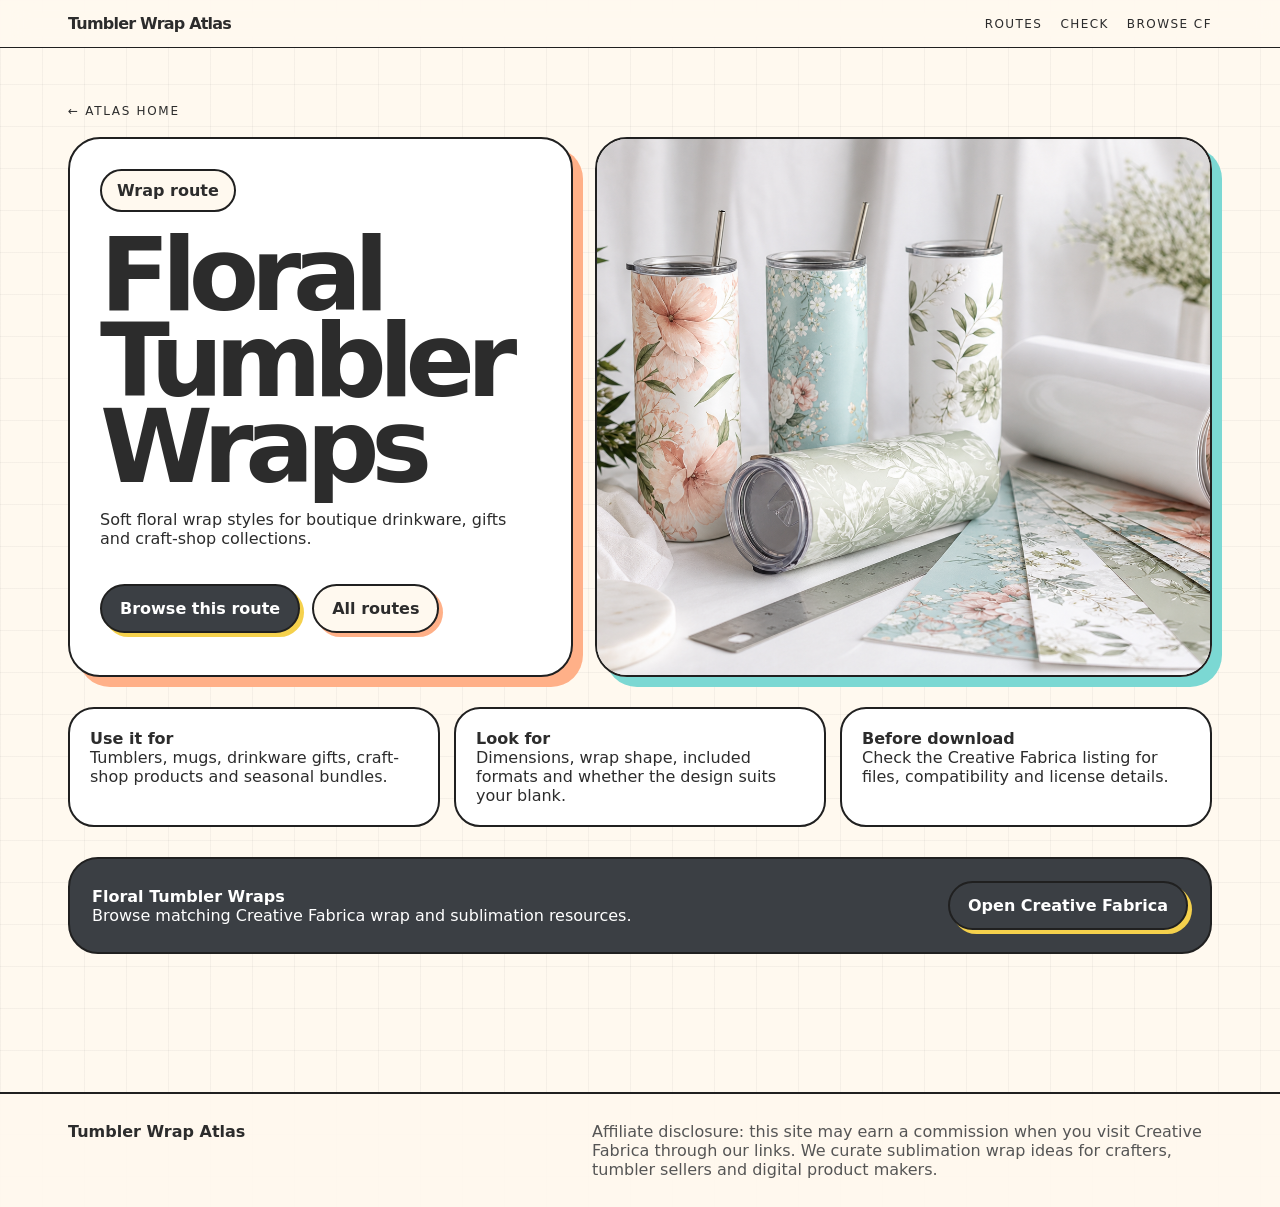
==== floral-tumbler-wraps/index.html @ ba929e7b "launch S015 Tumbler Wrap Atlas static site" ====
<!doctype html><html lang="en"><head><meta charset="utf-8"><meta name="viewport" content="width=device-width, initial-scale=1"><title>Floral Tumbler Wraps | Tumbler Wrap Atlas</title><meta name="description" content="Soft floral wrap styles for boutique drinkware, gifts and craft-shop collections."><link rel="canonical" href="https://GITHUB_USER.github.io/tumbler-wrap-atlas/floral-tumbler-wraps/"><link rel="stylesheet" href="../assets/style.css"></head><body><header class="top"><div class="bar"><a class="brand" href="./">Tumbler Wrap Atlas</a><nav class="nav"><a href="./#routes">Routes</a><a href="./#specs">Check</a><a href="https://www.creativefabrica.com/search/?query=sublimation%20tumbler%20wraps&ref=11046077" rel="sponsored nofollow noopener" target="_blank">Browse CF</a></nav></div></header><main class="page"><a class="crumb" href="../">← Atlas home</a><section class="pageHero"><div class="panel"><span class="badge" style="position:static;display:inline-flex">Wrap route</span><h1>Floral Tumbler Wraps</h1><p>Soft floral wrap styles for boutique drinkware, gifts and craft-shop collections.</p><div class="cta" style="padding:20px 0 0"><a class="btn" href="https://www.creativefabrica.com/search/?query=floral%20tumbler%20wraps&ref=11046077" rel="sponsored nofollow noopener" target="_blank">Browse this route</a><a class="btn alt" href="../#routes">All routes</a></div></div><img src="../assets/images/floral_tumbler-wrap-atlas.png" alt="Floral Tumbler Wraps display"></section><section class="checks"><div class="check"><b>Use it for</b><br>Tumblers, mugs, drinkware gifts, craft-shop products and seasonal bundles.</div><div class="check"><b>Look for</b><br>Dimensions, wrap shape, included formats and whether the design suits your blank.</div><div class="check"><b>Before download</b><br>Check the Creative Fabrica listing for files, compatibility and license details.</div></section><section class="shop"><div><b>Floral Tumbler Wraps</b><br>Browse matching Creative Fabrica wrap and sublimation resources.</div><a class="btn" href="https://www.creativefabrica.com/search/?query=floral%20tumbler%20wraps&ref=11046077" rel="sponsored nofollow noopener" target="_blank">Open Creative Fabrica</a></section></main><footer><div class="foot"><b>Tumbler Wrap Atlas</b><div class="disc">Affiliate disclosure: this site may earn a commission when you visit Creative Fabrica through our links. We curate sublimation wrap ideas for crafters, tumbler sellers and digital product makers.</div></div></footer></body></html>
---- assets/style.css ----
:root{--paper:#fff9ef;--ink:#2c2c2c;--graph:#3b3f44;--peach:#ffb088;--aqua:#7bd8d3;--citrus:#f5d14c;--line:#202020}*{box-sizing:border-box}body{margin:0;background:var(--paper);color:var(--ink);font-family:Inter,ui-sans-serif,system-ui,-apple-system,Segoe UI,sans-serif;background-image:linear-gradient(rgba(32,32,32,.045) 1px,transparent 1px),linear-gradient(90deg,rgba(32,32,32,.045) 1px,transparent 1px);background-size:42px 42px}a{color:inherit}.top{position:sticky;top:0;z-index:5;background:rgba(255,249,239,.88);backdrop-filter:blur(14px);border-bottom:1.5px solid var(--line)}.bar{max-width:1180px;margin:auto;padding:14px 18px;display:flex;justify-content:space-between;align-items:center}.brand{font-weight:900;letter-spacing:-.05em;text-decoration:none}.nav{display:flex;gap:18px;text-transform:uppercase;font-size:12px;letter-spacing:.12em}.nav a{text-decoration:none}.wrap{max-width:1180px;margin:auto;padding:0 18px}.hero{padding:44px 18px 20px}.atlas{max-width:1180px;margin:auto;border:2px solid var(--line);border-radius:34px;background:#fff;box-shadow:12px 12px 0 var(--aqua);overflow:hidden}.heroImg{height:420px;position:relative}.heroImg img{width:100%;height:100%;object-fit:cover;display:block}.badge{position:absolute;left:24px;bottom:24px;background:var(--paper);border:2px solid var(--line);border-radius:999px;padding:10px 15px;font-weight:900}.heroText{display:grid;grid-template-columns:1.15fr .85fr;border-top:2px solid var(--line)}.heroText h1{font-size:clamp(54px,10vw,128px);line-height:.82;letter-spacing:-.09em;margin:0;padding:30px}.heroText p{font-size:19px;line-height:1.4;margin:0;padding:34px;border-left:2px solid var(--line);display:flex;align-items:center}.cta{display:flex;gap:12px;flex-wrap:wrap;padding:0 30px 30px}.btn{border:2px solid var(--line);border-radius:999px;background:var(--graph);color:white;text-decoration:none;padding:13px 18px;font-weight:900;box-shadow:4px 4px 0 var(--citrus)}.btn.alt{background:var(--paper);color:var(--ink);box-shadow:4px 4px 0 var(--peach)}.routebar{max-width:1180px;margin:34px auto;padding:0 18px;display:grid;grid-template-columns:repeat(6,1fr);gap:8px}.routebar a{text-align:center;text-decoration:none;border:2px solid var(--line);border-radius:999px;background:#fff;padding:13px 10px;font-weight:900}.routebar a:nth-child(2n){background:#fff0e8}.routebar a:nth-child(3n){background:#eafffd}.spool{max-width:1180px;margin:52px auto;padding:0 18px}.spoolHead{display:flex;justify-content:space-between;align-items:end;margin-bottom:18px}.spoolHead h2{font-size:clamp(40px,7vw,86px);line-height:.86;letter-spacing:-.08em;margin:0}.spoolHead p{max-width:350px;line-height:1.45}.strips{display:grid;gap:18px}.strip{display:grid;grid-template-columns:1fr 1.05fr;min-height:280px;border:2px solid var(--line);border-radius:32px;overflow:hidden;background:white;text-decoration:none}.strip:nth-child(even){grid-template-columns:1.05fr 1fr}.strip:nth-child(even) .visual{order:2}.visual{min-height:280px}.visual img{width:100%;height:100%;object-fit:cover;display:block}.copy{padding:26px;display:flex;flex-direction:column;justify-content:space-between}.copy h3{font-size:clamp(34px,5vw,68px);line-height:.86;letter-spacing:-.07em;margin:0}.copy p{font-size:17px;line-height:1.4}.stamp{align-self:flex-start;background:var(--citrus);border:2px solid var(--line);border-radius:999px;padding:10px 14px;font-weight:900}.specs{max-width:1180px;margin:56px auto;padding:0 18px;display:grid;grid-template-columns:1fr 1fr 1fr;gap:14px}.spec{border:2px solid var(--line);border-radius:28px;background:#fff;padding:24px;min-height:190px}.spec:nth-child(2){background:#eafffd}.spec:nth-child(3){background:#fff0e8}.spec b{font-size:30px;display:block;margin-bottom:10px;letter-spacing:-.05em}.page{max-width:1180px;margin:auto;padding:52px 18px}.crumb{text-decoration:none;text-transform:uppercase;letter-spacing:.14em;font-size:12px}.pageHero{display:grid;grid-template-columns:.9fr 1.1fr;gap:22px;align-items:stretch;margin-top:18px}.pageHero .panel{border:2px solid var(--line);border-radius:32px;background:white;padding:30px;box-shadow:10px 10px 0 var(--peach)}.pageHero h1{font-size:clamp(48px,8vw,106px);line-height:.84;letter-spacing:-.08em;margin:20px 0}.pageHero img{width:100%;height:540px;object-fit:cover;border:2px solid var(--line);border-radius:32px;box-shadow:10px 10px 0 var(--aqua)}.checks{display:grid;grid-template-columns:repeat(3,1fr);gap:14px;margin-top:30px}.check{background:#fff;border:2px solid var(--line);border-radius:26px;padding:20px}.shop{margin:30px 0;border:2px solid var(--line);border-radius:30px;background:var(--graph);color:#fff;padding:22px;display:flex;justify-content:space-between;align-items:center;gap:20px}footer{border-top:2px solid var(--line);margin-top:56px;background:rgba(255,249,239,.9)}.foot{max-width:1180px;margin:auto;padding:28px 18px;display:flex;justify-content:space-between;gap:24px}.disc{max-width:620px;color:#555}@media(max-width:900px){.heroText,.strip,.strip:nth-child(even),.pageHero,.specs{grid-template-columns:1fr}.heroText p{border-left:0;border-top:2px solid var(--line)}.routebar{grid-template-columns:1fr 1fr}.strip:nth-child(even) .visual{order:0}.spoolHead{display:block}.checks{grid-template-columns:1fr}.shop{display:block}.foot{display:block}.nav{display:none}.heroImg{height:300px}.pageHero img{height:auto}}@media(max-width:480px){.atlas,.strip,.spec,.pageHero .panel,.pageHero img,.shop{border-radius:22px}.heroText h1{font-size:58px;padding:24px}.heroText p{padding:24px}.cta{padding:0 24px 24px}.btn{width:100%;justify-content:center;text-align:center}.routebar{grid-template-columns:1fr}.copy h3{font-size:38px}.hero{padding-top:28px}}
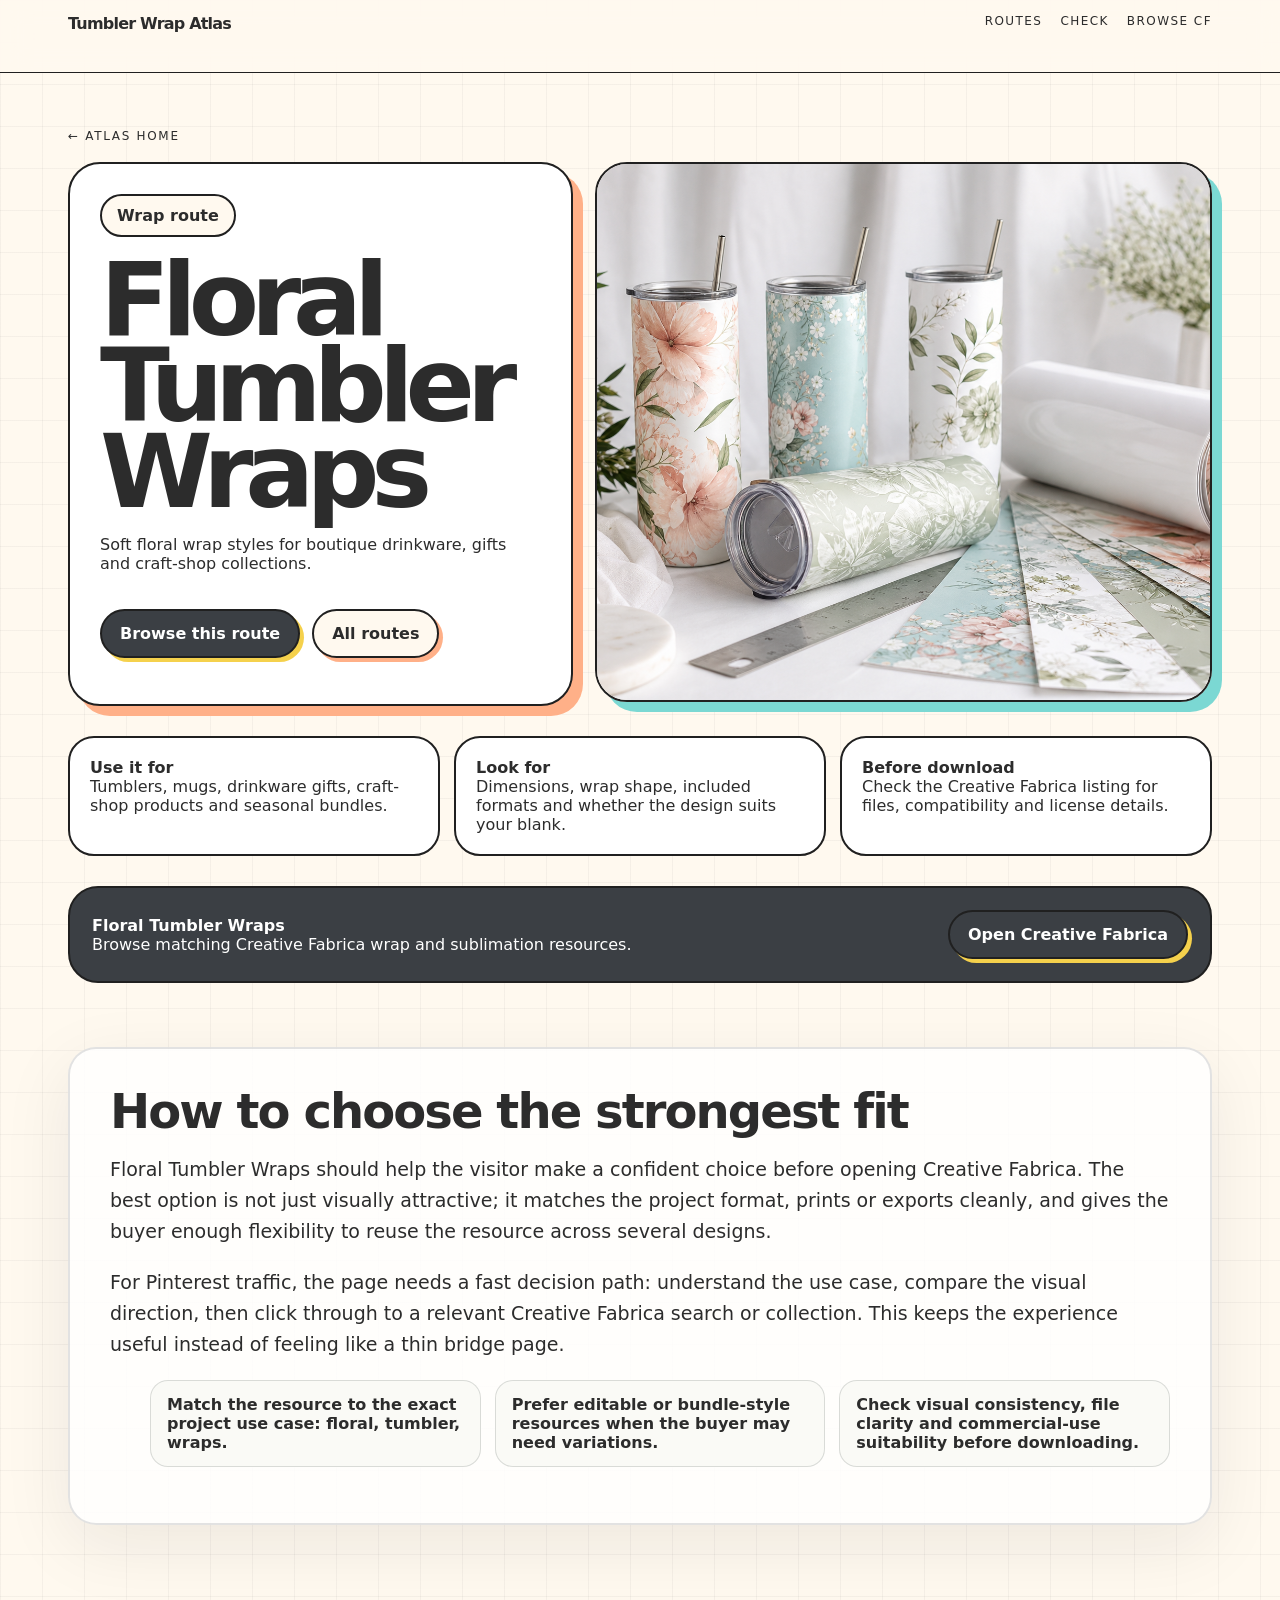
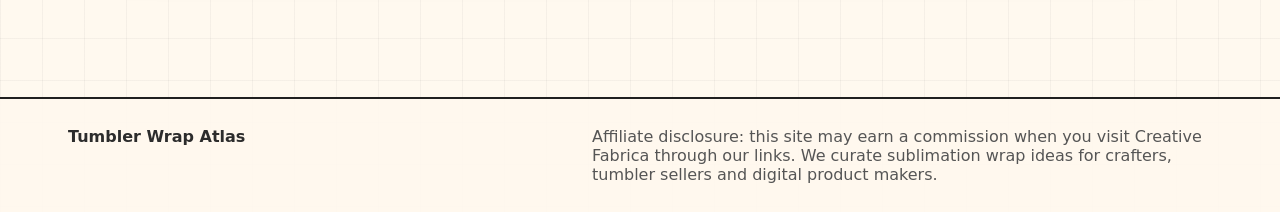
==== commit 0a988067: "Portfolio QA quality upgrade" ====
--- a/floral-tumbler-wraps/index.html
+++ b/floral-tumbler-wraps/index.html
@@ -1 +1,13 @@
-<!doctype html><html lang="en"><head><meta charset="utf-8"><meta name="viewport" content="width=device-width, initial-scale=1"><title>Floral Tumbler Wraps | Tumbler Wrap Atlas</title><meta name="description" content="Soft floral wrap styles for boutique drinkware, gifts and craft-shop collections."><link rel="canonical" href="https://GITHUB_USER.github.io/tumbler-wrap-atlas/floral-tumbler-wraps/"><link rel="stylesheet" href="../assets/style.css"></head><body><header class="top"><div class="bar"><a class="brand" href="./">Tumbler Wrap Atlas</a><nav class="nav"><a href="./#routes">Routes</a><a href="./#specs">Check</a><a href="https://www.creativefabrica.com/search/?query=sublimation%20tumbler%20wraps&ref=11046077" rel="sponsored nofollow noopener" target="_blank">Browse CF</a></nav></div></header><main class="page"><a class="crumb" href="../">← Atlas home</a><section class="pageHero"><div class="panel"><span class="badge" style="position:static;display:inline-flex">Wrap route</span><h1>Floral Tumbler Wraps</h1><p>Soft floral wrap styles for boutique drinkware, gifts and craft-shop collections.</p><div class="cta" style="padding:20px 0 0"><a class="btn" href="https://www.creativefabrica.com/search/?query=floral%20tumbler%20wraps&ref=11046077" rel="sponsored nofollow noopener" target="_blank">Browse this route</a><a class="btn alt" href="../#routes">All routes</a></div></div><img src="../assets/images/floral_tumbler-wrap-atlas.png" alt="Floral Tumbler Wraps display"></section><section class="checks"><div class="check"><b>Use it for</b><br>Tumblers, mugs, drinkware gifts, craft-shop products and seasonal bundles.</div><div class="check"><b>Look for</b><br>Dimensions, wrap shape, included formats and whether the design suits your blank.</div><div class="check"><b>Before download</b><br>Check the Creative Fabrica listing for files, compatibility and license details.</div></section><section class="shop"><div><b>Floral Tumbler Wraps</b><br>Browse matching Creative Fabrica wrap and sublimation resources.</div><a class="btn" href="https://www.creativefabrica.com/search/?query=floral%20tumbler%20wraps&ref=11046077" rel="sponsored nofollow noopener" target="_blank">Open Creative Fabrica</a></section></main><footer><div class="foot"><b>Tumbler Wrap Atlas</b><div class="disc">Affiliate disclosure: this site may earn a commission when you visit Creative Fabrica through our links. We curate sublimation wrap ideas for crafters, tumbler sellers and digital product makers.</div></div></footer></body></html>+<!doctype html><html lang="en"><head><meta charset="utf-8"><meta name="viewport" content="width=device-width, initial-scale=1"><title>Floral Tumbler Wraps | Tumbler Wrap Atlas</title><meta name="description" content="Floral Tumbler Wraps -- a practical, shopper-focused Creative Fabrica guide with selection notes, use-case ideas, and clear resource paths for Pinterest visitors."><link rel="canonical" href="https://olegmat74.github.io/tumbler-wrap-atlas/floral-tumbler-wraps/"><link rel="stylesheet" href="../assets/style.css"></head><body><header class="top"><div class="bar"><a class="brand" href="./">Tumbler Wrap Atlas</a><nav class="nav"><a href="./#routes">Routes</a><a href="./#specs">Check</a><a href="https://www.creativefabrica.com/search/?query=sublimation%20tumbler%20wraps&ref=11046077" rel="sponsored nofollow noopener" target="_blank">Browse CF</a></nav></div></header><main class="page"><a class="crumb" href="../">← Atlas home</a><section class="pageHero"><div class="panel"><span class="badge" style="position:static;display:inline-flex">Wrap route</span><h1>Floral Tumbler Wraps</h1><p>Soft floral wrap styles for boutique drinkware, gifts and craft-shop collections.</p><div class="cta" style="padding:20px 0 0"><a class="btn" href="https://www.creativefabrica.com/search/?query=floral%20tumbler%20wraps&ref=11046077" rel="sponsored nofollow noopener" target="_blank">Browse this route</a><a class="btn alt" href="../#routes">All routes</a></div></div><a class="image-link" href="https://www.creativefabrica.com/search/?query=sublimation%20tumbler%20wraps&ref=11046077"><img src="../assets/images/floral_tumbler-wrap-atlas.png" alt="Floral Tumbler Wraps display"></a></section><section class="checks"><div class="check"><b>Use it for</b><br>Tumblers, mugs, drinkware gifts, craft-shop products and seasonal bundles.</div><div class="check"><b>Look for</b><br>Dimensions, wrap shape, included formats and whether the design suits your blank.</div><div class="check"><b>Before download</b><br>Check the Creative Fabrica listing for files, compatibility and license details.</div></section><section class="shop"><div><b>Floral Tumbler Wraps</b><br>Browse matching Creative Fabrica wrap and sublimation resources.</div><a class="btn" href="https://www.creativefabrica.com/search/?query=floral%20tumbler%20wraps&ref=11046077" rel="sponsored nofollow noopener" target="_blank">Open Creative Fabrica</a></section>
+<section class="qa-upgrade-section" id="selection-notes">
+  <h2>How to choose the strongest fit</h2>
+  <p>Floral Tumbler Wraps should help the visitor make a confident choice before opening Creative Fabrica. The best option is not just visually attractive; it matches the project format, prints or exports cleanly, and gives the buyer enough flexibility to reuse the resource across several designs.</p>
+  <p>For Pinterest traffic, the page needs a fast decision path: understand the use case, compare the visual direction, then click through to a relevant Creative Fabrica search or collection. This keeps the experience useful instead of feeling like a thin bridge page.</p>
+  <ul class="qa-upgrade-list">
+    <li>Match the resource to the exact project use case: floral, tumbler, wraps.</li>
+    <li>Prefer editable or bundle-style resources when the buyer may need variations.</li>
+    <li>Check visual consistency, file clarity and commercial-use suitability before downloading.</li>
+  </ul>
+</section>
+
+</main><footer><div class="foot"><b>Tumbler Wrap Atlas</b><div class="disc">Affiliate disclosure: this site may earn a commission when you visit Creative Fabrica through our links. We curate sublimation wrap ideas for crafters, tumbler sellers and digital product makers.</div></div></footer></body></html>
--- a/assets/style.css
+++ b/assets/style.css
@@ -1,2 +1,37 @@
 
-:root{--paper:#fff9ef;--ink:#2c2c2c;--graph:#3b3f44;--peach:#ffb088;--aqua:#7bd8d3;--citrus:#f5d14c;--line:#202020}*{box-sizing:border-box}body{margin:0;background:var(--paper);color:var(--ink);font-family:Inter,ui-sans-serif,system-ui,-apple-system,Segoe UI,sans-serif;background-image:linear-gradient(rgba(32,32,32,.045) 1px,transparent 1px),linear-gradient(90deg,rgba(32,32,32,.045) 1px,transparent 1px);background-size:42px 42px}a{color:inherit}.top{position:sticky;top:0;z-index:5;background:rgba(255,249,239,.88);backdrop-filter:blur(14px);border-bottom:1.5px solid var(--line)}.bar{max-width:1180px;margin:auto;padding:14px 18px;display:flex;justify-content:space-between;align-items:center}.brand{font-weight:900;letter-spacing:-.05em;text-decoration:none}.nav{display:flex;gap:18px;text-transform:uppercase;font-size:12px;letter-spacing:.12em}.nav a{text-decoration:none}.wrap{max-width:1180px;margin:auto;padding:0 18px}.hero{padding:44px 18px 20px}.atlas{max-width:1180px;margin:auto;border:2px solid var(--line);border-radius:34px;background:#fff;box-shadow:12px 12px 0 var(--aqua);overflow:hidden}.heroImg{height:420px;position:relative}.heroImg img{width:100%;height:100%;object-fit:cover;display:block}.badge{position:absolute;left:24px;bottom:24px;background:var(--paper);border:2px solid var(--line);border-radius:999px;padding:10px 15px;font-weight:900}.heroText{display:grid;grid-template-columns:1.15fr .85fr;border-top:2px solid var(--line)}.heroText h1{font-size:clamp(54px,10vw,128px);line-height:.82;letter-spacing:-.09em;margin:0;padding:30px}.heroText p{font-size:19px;line-height:1.4;margin:0;padding:34px;border-left:2px solid var(--line);display:flex;align-items:center}.cta{display:flex;gap:12px;flex-wrap:wrap;padding:0 30px 30px}.btn{border:2px solid var(--line);border-radius:999px;background:var(--graph);color:white;text-decoration:none;padding:13px 18px;font-weight:900;box-shadow:4px 4px 0 var(--citrus)}.btn.alt{background:var(--paper);color:var(--ink);box-shadow:4px 4px 0 var(--peach)}.routebar{max-width:1180px;margin:34px auto;padding:0 18px;display:grid;grid-template-columns:repeat(6,1fr);gap:8px}.routebar a{text-align:center;text-decoration:none;border:2px solid var(--line);border-radius:999px;background:#fff;padding:13px 10px;font-weight:900}.routebar a:nth-child(2n){background:#fff0e8}.routebar a:nth-child(3n){background:#eafffd}.spool{max-width:1180px;margin:52px auto;padding:0 18px}.spoolHead{display:flex;justify-content:space-between;align-items:end;margin-bottom:18px}.spoolHead h2{font-size:clamp(40px,7vw,86px);line-height:.86;letter-spacing:-.08em;margin:0}.spoolHead p{max-width:350px;line-height:1.45}.strips{display:grid;gap:18px}.strip{display:grid;grid-template-columns:1fr 1.05fr;min-height:280px;border:2px solid var(--line);border-radius:32px;overflow:hidden;background:white;text-decoration:none}.strip:nth-child(even){grid-template-columns:1.05fr 1fr}.strip:nth-child(even) .visual{order:2}.visual{min-height:280px}.visual img{width:100%;height:100%;object-fit:cover;display:block}.copy{padding:26px;display:flex;flex-direction:column;justify-content:space-between}.copy h3{font-size:clamp(34px,5vw,68px);line-height:.86;letter-spacing:-.07em;margin:0}.copy p{font-size:17px;line-height:1.4}.stamp{align-self:flex-start;background:var(--citrus);border:2px solid var(--line);border-radius:999px;padding:10px 14px;font-weight:900}.specs{max-width:1180px;margin:56px auto;padding:0 18px;display:grid;grid-template-columns:1fr 1fr 1fr;gap:14px}.spec{border:2px solid var(--line);border-radius:28px;background:#fff;padding:24px;min-height:190px}.spec:nth-child(2){background:#eafffd}.spec:nth-child(3){background:#fff0e8}.spec b{font-size:30px;display:block;margin-bottom:10px;letter-spacing:-.05em}.page{max-width:1180px;margin:auto;padding:52px 18px}.crumb{text-decoration:none;text-transform:uppercase;letter-spacing:.14em;font-size:12px}.pageHero{display:grid;grid-template-columns:.9fr 1.1fr;gap:22px;align-items:stretch;margin-top:18px}.pageHero .panel{border:2px solid var(--line);border-radius:32px;background:white;padding:30px;box-shadow:10px 10px 0 var(--peach)}.pageHero h1{font-size:clamp(48px,8vw,106px);line-height:.84;letter-spacing:-.08em;margin:20px 0}.pageHero img{width:100%;height:540px;object-fit:cover;border:2px solid var(--line);border-radius:32px;box-shadow:10px 10px 0 var(--aqua)}.checks{display:grid;grid-template-columns:repeat(3,1fr);gap:14px;margin-top:30px}.check{background:#fff;border:2px solid var(--line);border-radius:26px;padding:20px}.shop{margin:30px 0;border:2px solid var(--line);border-radius:30px;background:var(--graph);color:#fff;padding:22px;display:flex;justify-content:space-between;align-items:center;gap:20px}footer{border-top:2px solid var(--line);margin-top:56px;background:rgba(255,249,239,.9)}.foot{max-width:1180px;margin:auto;padding:28px 18px;display:flex;justify-content:space-between;gap:24px}.disc{max-width:620px;color:#555}@media(max-width:900px){.heroText,.strip,.strip:nth-child(even),.pageHero,.specs{grid-template-columns:1fr}.heroText p{border-left:0;border-top:2px solid var(--line)}.routebar{grid-template-columns:1fr 1fr}.strip:nth-child(even) .visual{order:0}.spoolHead{display:block}.checks{grid-template-columns:1fr}.shop{display:block}.foot{display:block}.nav{display:none}.heroImg{height:300px}.pageHero img{height:auto}}@media(max-width:480px){.atlas,.strip,.spec,.pageHero .panel,.pageHero img,.shop{border-radius:22px}.heroText h1{font-size:58px;padding:24px}.heroText p{padding:24px}.cta{padding:0 24px 24px}.btn{width:100%;justify-content:center;text-align:center}.routebar{grid-template-columns:1fr}.copy h3{font-size:38px}.hero{padding-top:28px}}+:root{--paper:#fff9ef;--ink:#2c2c2c;--graph:#3b3f44;--peach:#ffb088;--aqua:#7bd8d3;--citrus:#f5d14c;--line:#202020}*{box-sizing:border-box}body{margin:0;background:var(--paper);color:var(--ink);font-family:Inter,ui-sans-serif,system-ui,-apple-system,Segoe UI,sans-serif;background-image:linear-gradient(rgba(32,32,32,.045) 1px,transparent 1px),linear-gradient(90deg,rgba(32,32,32,.045) 1px,transparent 1px);background-size:42px 42px}a{color:inherit}.top{position:sticky;top:0;z-index:5;background:rgba(255,249,239,.88);backdrop-filter:blur(14px);border-bottom:1.5px solid var(--line)}.bar{max-width:1180px;margin:auto;padding:14px 18px;display:flex;justify-content:space-between;align-items:center}.brand{font-weight:900;letter-spacing:-.05em;text-decoration:none}.nav{display:flex;gap:18px;text-transform:uppercase;font-size:12px;letter-spacing:.12em}.nav a{text-decoration:none}.wrap{max-width:1180px;margin:auto;padding:0 18px}.hero{padding:44px 18px 20px}.atlas{max-width:1180px;margin:auto;border:2px solid var(--line);border-radius:34px;background:#fff;box-shadow:12px 12px 0 var(--aqua);overflow:hidden}.heroImg{height:420px;position:relative}.heroImg img{width:100%;height:100%;object-fit:cover;display:block}.badge{position:absolute;left:24px;bottom:24px;background:var(--paper);border:2px solid var(--line);border-radius:999px;padding:10px 15px;font-weight:900}.heroText{display:grid;grid-template-columns:1.15fr .85fr;border-top:2px solid var(--line)}.heroText h1{font-size:clamp(54px,10vw,128px);line-height:.82;letter-spacing:-.09em;margin:0;padding:30px}.heroText p{font-size:19px;line-height:1.4;margin:0;padding:34px;border-left:2px solid var(--line);display:flex;align-items:center}.cta{display:flex;gap:12px;flex-wrap:wrap;padding:0 30px 30px}.btn{border:2px solid var(--line);border-radius:999px;background:var(--graph);color:white;text-decoration:none;padding:13px 18px;font-weight:900;box-shadow:4px 4px 0 var(--citrus)}.btn.alt{background:var(--paper);color:var(--ink);box-shadow:4px 4px 0 var(--peach)}.routebar{max-width:1180px;margin:34px auto;padding:0 18px;display:grid;grid-template-columns:repeat(6,1fr);gap:8px}.routebar a{text-align:center;text-decoration:none;border:2px solid var(--line);border-radius:999px;background:#fff;padding:13px 10px;font-weight:900}.routebar a:nth-child(2n){background:#fff0e8}.routebar a:nth-child(3n){background:#eafffd}.spool{max-width:1180px;margin:52px auto;padding:0 18px}.spoolHead{display:flex;justify-content:space-between;align-items:end;margin-bottom:18px}.spoolHead h2{font-size:clamp(40px,7vw,86px);line-height:.86;letter-spacing:-.08em;margin:0}.spoolHead p{max-width:350px;line-height:1.45}.strips{display:grid;gap:18px}.strip{display:grid;grid-template-columns:1fr 1.05fr;min-height:280px;border:2px solid var(--line);border-radius:32px;overflow:hidden;background:white;text-decoration:none}.strip:nth-child(even){grid-template-columns:1.05fr 1fr}.strip:nth-child(even) .visual{order:2}.visual{min-height:280px}.visual img{width:100%;height:100%;object-fit:cover;display:block}.copy{padding:26px;display:flex;flex-direction:column;justify-content:space-between}.copy h3{font-size:clamp(34px,5vw,68px);line-height:.86;letter-spacing:-.07em;margin:0}.copy p{font-size:17px;line-height:1.4}.stamp{align-self:flex-start;background:var(--citrus);border:2px solid var(--line);border-radius:999px;padding:10px 14px;font-weight:900}.specs{max-width:1180px;margin:56px auto;padding:0 18px;display:grid;grid-template-columns:1fr 1fr 1fr;gap:14px}.spec{border:2px solid var(--line);border-radius:28px;background:#fff;padding:24px;min-height:190px}.spec:nth-child(2){background:#eafffd}.spec:nth-child(3){background:#fff0e8}.spec b{font-size:30px;display:block;margin-bottom:10px;letter-spacing:-.05em}.page{max-width:1180px;margin:auto;padding:52px 18px}.crumb{text-decoration:none;text-transform:uppercase;letter-spacing:.14em;font-size:12px}.pageHero{display:grid;grid-template-columns:.9fr 1.1fr;gap:22px;align-items:stretch;margin-top:18px}.pageHero .panel{border:2px solid var(--line);border-radius:32px;background:white;padding:30px;box-shadow:10px 10px 0 var(--peach)}.pageHero h1{font-size:clamp(48px,8vw,106px);line-height:.84;letter-spacing:-.08em;margin:20px 0}.pageHero img{width:100%;height:540px;object-fit:cover;border:2px solid var(--line);border-radius:32px;box-shadow:10px 10px 0 var(--aqua)}.checks{display:grid;grid-template-columns:repeat(3,1fr);gap:14px;margin-top:30px}.check{background:#fff;border:2px solid var(--line);border-radius:26px;padding:20px}.shop{margin:30px 0;border:2px solid var(--line);border-radius:30px;background:var(--graph);color:#fff;padding:22px;display:flex;justify-content:space-between;align-items:center;gap:20px}footer{border-top:2px solid var(--line);margin-top:56px;background:rgba(255,249,239,.9)}.foot{max-width:1180px;margin:auto;padding:28px 18px;display:flex;justify-content:space-between;gap:24px}.disc{max-width:620px;color:#555}@media(max-width:900px){.heroText,.strip,.strip:nth-child(even),.pageHero,.specs{grid-template-columns:1fr}.heroText p{border-left:0;border-top:2px solid var(--line)}.routebar{grid-template-columns:1fr 1fr}.strip:nth-child(even) .visual{order:0}.spoolHead{display:block}.checks{grid-template-columns:1fr}.shop{display:block}.foot{display:block}.nav{display:none}.heroImg{height:300px}.pageHero img{height:auto}}@media(max-width:480px){.atlas,.strip,.spec,.pageHero .panel,.pageHero img,.shop{border-radius:22px}.heroText h1{font-size:58px;padding:24px}.heroText p{padding:24px}.cta{padding:0 24px 24px}.btn{width:100%;justify-content:center;text-align:center}.routebar{grid-template-columns:1fr}.copy h3{font-size:38px}.hero{padding-top:28px}}
+
+/* Mobile QA fix 2026-07-11: make inner-page CTA panels fully readable on phones. */
+@media(max-width:600px){
+  .spoolHead h2{font-size:42px;line-height:.95;letter-spacing:-.065em;}
+  .spoolHead p{font-size:17px;line-height:1.4;}
+  .page{padding:42px 18px;}
+  .pageHero{gap:18px;}
+  .pageHero .panel{padding:28px 30px 30px;box-shadow:9px 9px 0 var(--peach);}
+  .pageHero h1{font-size:clamp(42px,14vw,58px);line-height:.93;letter-spacing:-.07em;word-break:normal;overflow-wrap:normal;}
+  .pageHero .panel p{font-size:18px;line-height:1.34;}
+  .shop{display:flex;flex-direction:column;align-items:stretch;gap:18px;padding:24px;border-radius:26px;min-height:auto;overflow:visible;}
+  .shop div{font-size:17px;line-height:1.34;}
+  .shop .btn{display:block;width:100%;text-align:center;margin:0;white-space:normal;line-height:1.2;padding:15px 16px;}
+  .checks{gap:16px;}
+  .check{padding:22px;font-size:17px;line-height:1.3;}
+}
+@media(max-width:380px){
+  .heroText h1{font-size:52px;line-height:.86;}
+  .copy{padding:24px;}
+  .copy h3{font-size:35px;line-height:.92;}
+  .pageHero h1{font-size:44px;}
+  .pageHero .panel{padding:26px 28px 30px;}
+}
+
+
+/* Mobile tap-target fix 2026-07-11: make logo/back links easy to tap. */
+@media(max-width:600px){
+  .bar{min-height:52px;padding:8px 18px;}
+  .brand{display:inline-flex;align-items:center;min-height:44px;}
+  .crumb{display:inline-flex;align-items:center;min-height:44px;padding:0 4px;margin-bottom:8px;}
+}
+
+
+/* Portfolio QA upgrade 2026-07-12: clickability, tap targets, mobile stability */
+a.image-link{display:block;text-decoration:none;color:inherit;border-radius:inherit}a.image-link img{transition:transform .18s ease,filter .18s ease}a.image-link:focus-visible{outline:4px solid #f7c94b;outline-offset:4px}a.image-link:hover img{transform:scale(1.012);filter:saturate(1.05)}a,button,.btn,.button,[class*="btn"],[class*="cta"]{min-height:44px}img,svg,video,canvas{max-width:100%;height:auto}html,body{max-width:100%;overflow-x:clip}.qa-upgrade-section{margin:clamp(28px,5vw,64px) auto;padding:clamp(22px,4vw,40px);border-radius:28px;background:rgba(255,255,255,.82);border:2px solid rgba(20,30,32,.12);box-shadow:0 20px 70px rgba(20,30,32,.08)}.qa-upgrade-section h2{font-size:clamp(28px,4vw,48px);line-height:.95;letter-spacing:-.04em;margin:0 0 12px}.qa-upgrade-section p{font-size:clamp(16px,1.7vw,19px);line-height:1.65}.qa-upgrade-list{display:grid;grid-template-columns:repeat(3,minmax(0,1fr));gap:14px;margin-top:18px}.qa-upgrade-list li{list-style:none;padding:14px 16px;border-radius:18px;background:rgba(250,250,246,.92);border:1px solid rgba(20,30,32,.14);font-weight:700}@media(max-width:760px){.qa-upgrade-list{grid-template-columns:1fr}.qa-upgrade-section{border-radius:22px}.nav,.navlinks{max-width:100%}}
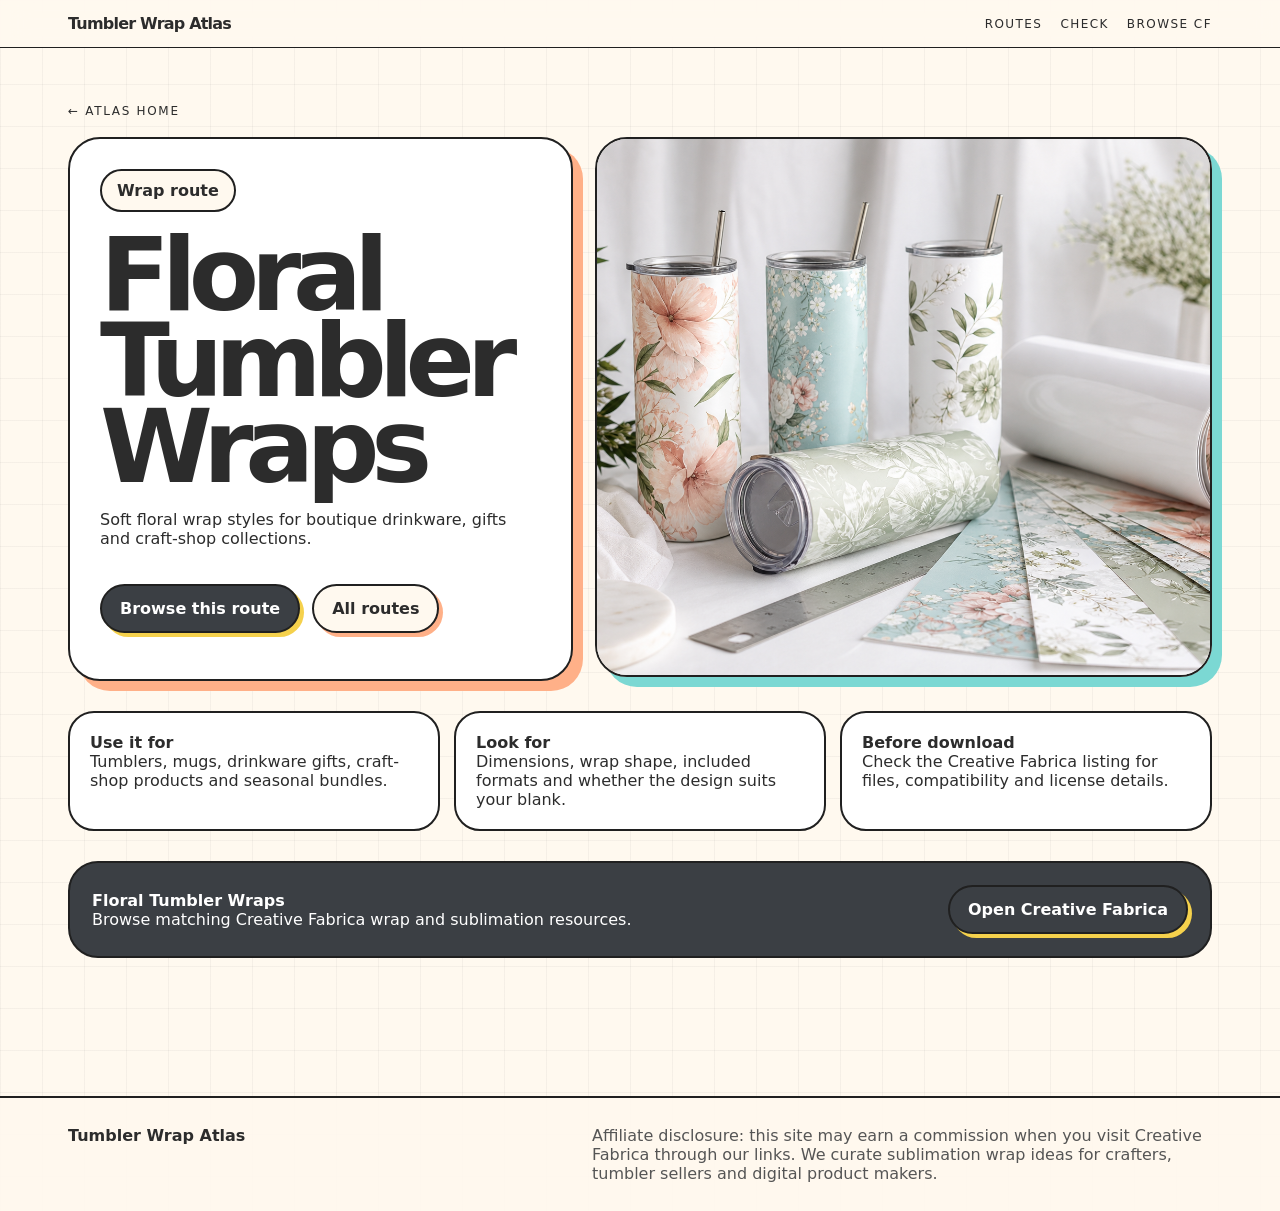
==== commit 0dacea5a: "Remove internal QA copy from public pages" ====
--- a/floral-tumbler-wraps/index.html
+++ b/floral-tumbler-wraps/index.html
@@ -1,13 +1,2 @@
 <!doctype html><html lang="en"><head><meta charset="utf-8"><meta name="viewport" content="width=device-width, initial-scale=1"><title>Floral Tumbler Wraps | Tumbler Wrap Atlas</title><meta name="description" content="Floral Tumbler Wraps -- a practical, shopper-focused Creative Fabrica guide with selection notes, use-case ideas, and clear resource paths for Pinterest visitors."><link rel="canonical" href="https://olegmat74.github.io/tumbler-wrap-atlas/floral-tumbler-wraps/"><link rel="stylesheet" href="../assets/style.css"></head><body><header class="top"><div class="bar"><a class="brand" href="./">Tumbler Wrap Atlas</a><nav class="nav"><a href="./#routes">Routes</a><a href="./#specs">Check</a><a href="https://www.creativefabrica.com/search/?query=sublimation%20tumbler%20wraps&ref=11046077" rel="sponsored nofollow noopener" target="_blank">Browse CF</a></nav></div></header><main class="page"><a class="crumb" href="../">← Atlas home</a><section class="pageHero"><div class="panel"><span class="badge" style="position:static;display:inline-flex">Wrap route</span><h1>Floral Tumbler Wraps</h1><p>Soft floral wrap styles for boutique drinkware, gifts and craft-shop collections.</p><div class="cta" style="padding:20px 0 0"><a class="btn" href="https://www.creativefabrica.com/search/?query=floral%20tumbler%20wraps&ref=11046077" rel="sponsored nofollow noopener" target="_blank">Browse this route</a><a class="btn alt" href="../#routes">All routes</a></div></div><a class="image-link" href="https://www.creativefabrica.com/search/?query=sublimation%20tumbler%20wraps&ref=11046077"><img src="../assets/images/floral_tumbler-wrap-atlas.png" alt="Floral Tumbler Wraps display"></a></section><section class="checks"><div class="check"><b>Use it for</b><br>Tumblers, mugs, drinkware gifts, craft-shop products and seasonal bundles.</div><div class="check"><b>Look for</b><br>Dimensions, wrap shape, included formats and whether the design suits your blank.</div><div class="check"><b>Before download</b><br>Check the Creative Fabrica listing for files, compatibility and license details.</div></section><section class="shop"><div><b>Floral Tumbler Wraps</b><br>Browse matching Creative Fabrica wrap and sublimation resources.</div><a class="btn" href="https://www.creativefabrica.com/search/?query=floral%20tumbler%20wraps&ref=11046077" rel="sponsored nofollow noopener" target="_blank">Open Creative Fabrica</a></section>
-<section class="qa-upgrade-section" id="selection-notes">
-  <h2>How to choose the strongest fit</h2>
-  <p>Floral Tumbler Wraps should help the visitor make a confident choice before opening Creative Fabrica. The best option is not just visually attractive; it matches the project format, prints or exports cleanly, and gives the buyer enough flexibility to reuse the resource across several designs.</p>
-  <p>For Pinterest traffic, the page needs a fast decision path: understand the use case, compare the visual direction, then click through to a relevant Creative Fabrica search or collection. This keeps the experience useful instead of feeling like a thin bridge page.</p>
-  <ul class="qa-upgrade-list">
-    <li>Match the resource to the exact project use case: floral, tumbler, wraps.</li>
-    <li>Prefer editable or bundle-style resources when the buyer may need variations.</li>
-    <li>Check visual consistency, file clarity and commercial-use suitability before downloading.</li>
-  </ul>
-</section>
-
 </main><footer><div class="foot"><b>Tumbler Wrap Atlas</b><div class="disc">Affiliate disclosure: this site may earn a commission when you visit Creative Fabrica through our links. We curate sublimation wrap ideas for crafters, tumbler sellers and digital product makers.</div></div></footer></body></html>
--- a/assets/style.css
+++ b/assets/style.css
@@ -30,8 +30,4 @@
   .bar{min-height:52px;padding:8px 18px;}
   .brand{display:inline-flex;align-items:center;min-height:44px;}
   .crumb{display:inline-flex;align-items:center;min-height:44px;padding:0 4px;margin-bottom:8px;}
-}
-
-
-/* Portfolio QA upgrade 2026-07-12: clickability, tap targets, mobile stability */
-a.image-link{display:block;text-decoration:none;color:inherit;border-radius:inherit}a.image-link img{transition:transform .18s ease,filter .18s ease}a.image-link:focus-visible{outline:4px solid #f7c94b;outline-offset:4px}a.image-link:hover img{transform:scale(1.012);filter:saturate(1.05)}a,button,.btn,.button,[class*="btn"],[class*="cta"]{min-height:44px}img,svg,video,canvas{max-width:100%;height:auto}html,body{max-width:100%;overflow-x:clip}.qa-upgrade-section{margin:clamp(28px,5vw,64px) auto;padding:clamp(22px,4vw,40px);border-radius:28px;background:rgba(255,255,255,.82);border:2px solid rgba(20,30,32,.12);box-shadow:0 20px 70px rgba(20,30,32,.08)}.qa-upgrade-section h2{font-size:clamp(28px,4vw,48px);line-height:.95;letter-spacing:-.04em;margin:0 0 12px}.qa-upgrade-section p{font-size:clamp(16px,1.7vw,19px);line-height:1.65}.qa-upgrade-list{display:grid;grid-template-columns:repeat(3,minmax(0,1fr));gap:14px;margin-top:18px}.qa-upgrade-list li{list-style:none;padding:14px 16px;border-radius:18px;background:rgba(250,250,246,.92);border:1px solid rgba(20,30,32,.14);font-weight:700}@media(max-width:760px){.qa-upgrade-list{grid-template-columns:1fr}.qa-upgrade-section{border-radius:22px}.nav,.navlinks{max-width:100%}}
+}
